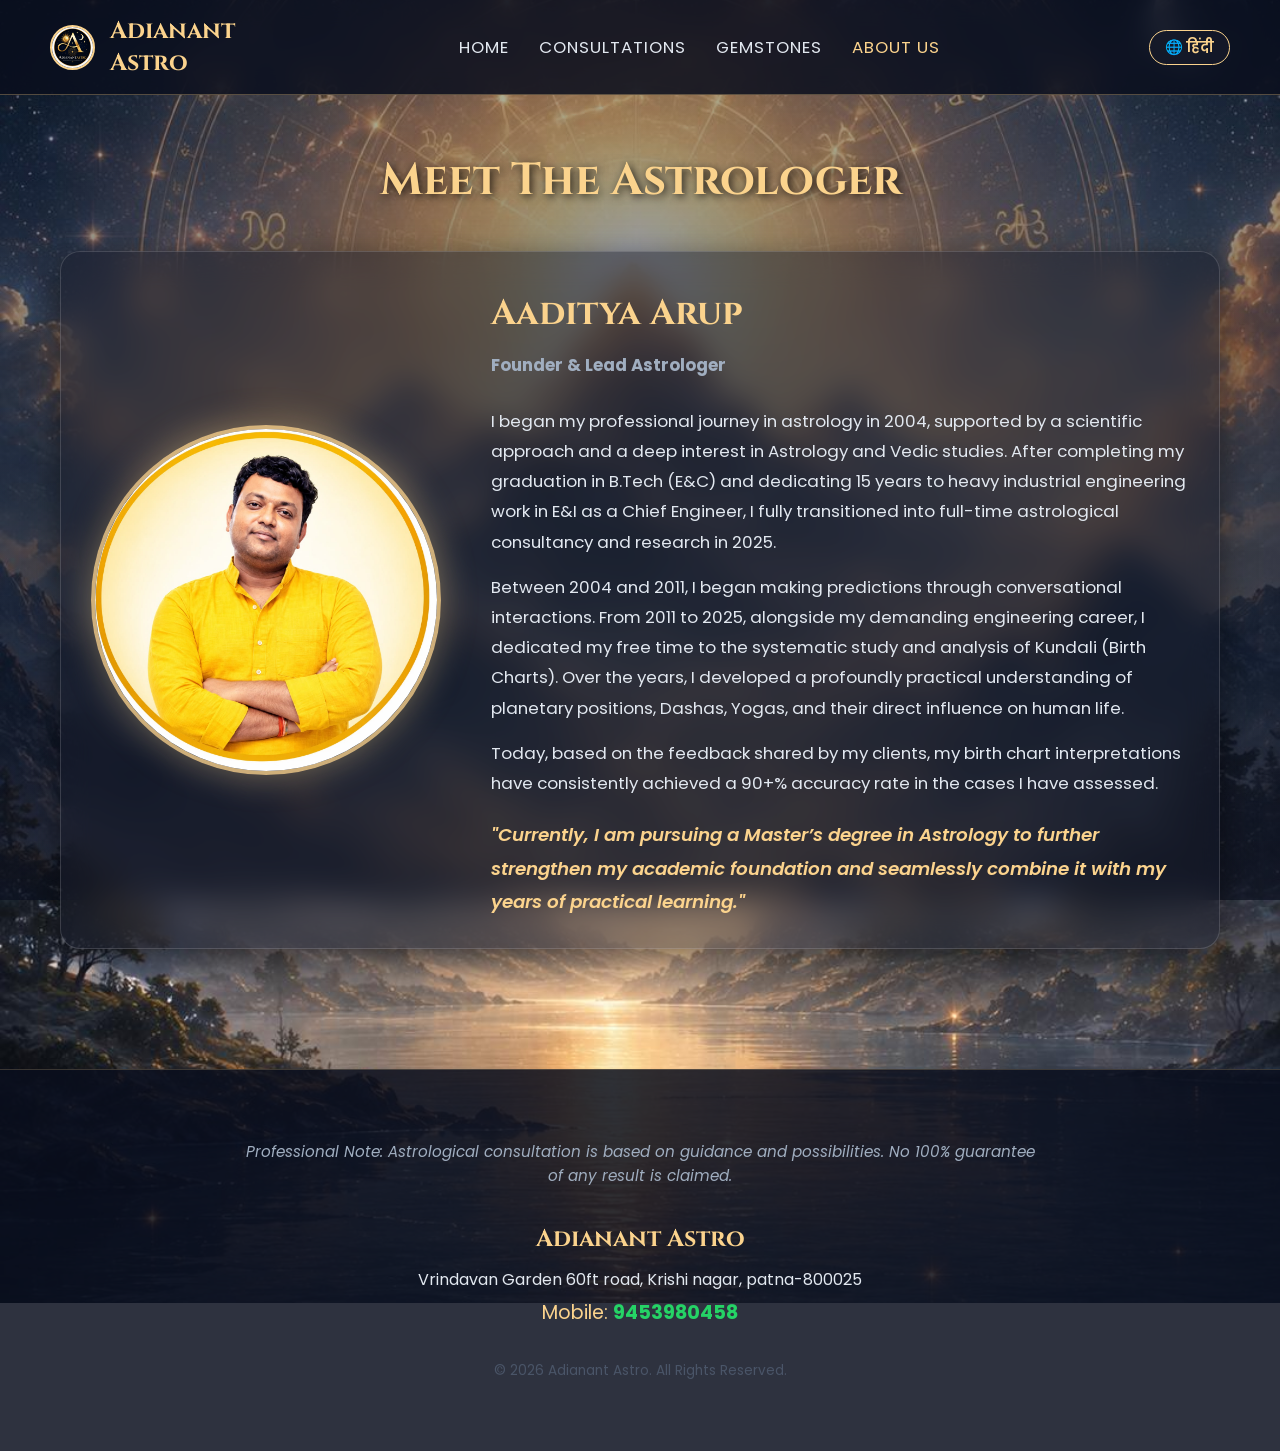
==== about.html @ 55243b7f "Add files via upload" ====
<!DOCTYPE html>
<html lang="en">
<head>
    <meta charset="UTF-8">
    <meta name="viewport" content="width=device-width, initial-scale=1.0">
    <title>About Us | Adianant Astro</title>
    <link href="https://fonts.googleapis.com/css2?family=Cinzel:wght@400;700&family=Poppins:wght@300;400;600&display=swap" rel="stylesheet">
    <link rel="stylesheet" href="style.css">
    <style>
        .admin-section { display: flex; flex-wrap: wrap; gap: 50px; align-items: center; margin-bottom: 50px;}
        .admin-photo { flex: 1; min-width: 250px; max-width: 350px; border-radius: 50%; border: 4px solid rgba(251, 211, 141, 0.8); box-shadow: 0 0 35px rgba(251, 211, 141, 0.4); aspect-ratio: 1/1; object-fit: cover; }
        .admin-info { flex: 2; min-width: 300px; font-size: 1.05rem; line-height: 1.8; color: #e2e8f0; }
    </style>
</head>
<body>
    <div class="overlay"></div>

    <nav class="navbar">
        <a href="index.html" class="nav-brand">
            <img src="WhatsApp Image 2026-09-10 at 11.16.48.jpeg" alt="Logo" class="nav-logo">
            Adianant Astro
        </a>
        
        <div class="menu-toggle" id="mobile-menu">
            <span class="bar"></span>
            <span class="bar"></span>
            <span class="bar"></span>
        </div>

        <div class="nav-menu" id="nav-menu">
            <ul class="nav-links">
                <li><a href="index.html"><span class="lang-en">Home</span><span class="lang-hi">होम</span></a></li>
                <li><a href="consultations.html"><span class="lang-en">Consultations</span><span class="lang-hi">परामर्श</span></a></li>
                <li><a href="shop.html"><span class="lang-en">Gemstones</span><span class="lang-hi">रत्न / Shop</span></a></li>
                <li><a href="about.html" style="color: #fbd38d;"><span class="lang-en">About Us</span><span class="lang-hi">हमारे बारे में</span></a></li>
            </ul>
            <button id="langToggleBtn" class="lang-btn">🌐 <span class="lang-en">हिंदी</span><span class="lang-hi">English</span></button>
        </div>
    </nav>

    <div class="container">
        <h2 class="section-title">
            <span class="lang-en">Meet The Astrologer</span>
            <span class="lang-hi">ज्योतिषी से मिलें</span>
        </h2>
        
        <div class="glass-card admin-section">
            <img src="WhatsApp Image 2026-09-13 at 12.43.27.jpeg" alt="Aaditya Arup" class="admin-photo">
            
            <div class="admin-info">
                <h3 style="text-align: left; font-size: 2.2rem; margin-bottom: 15px;">Aaditya Arup</h3>
                
                <h4 class="lang-en" style="text-align: left; color: #a0aec0; font-family: 'Poppins'; margin-top: -10px; margin-bottom: 25px;">Founder & Lead Astrologer</h4>
                <h4 class="lang-hi" style="text-align: left; color: #a0aec0; font-family: 'Poppins'; margin-top: -10px; margin-bottom: 25px;">संस्थापक एवं प्रमुख ज्योतिषी</h4>
                
                <div class="lang-en">
                    <p style="margin-bottom: 15px;">
                        I began my professional journey in astrology in 2004, supported by a scientific approach and a deep interest in Astrology and Vedic studies. After completing my graduation in B.Tech (E&C) and dedicating 15 years to heavy industrial engineering work in E&I as a Chief Engineer, I fully transitioned into full-time astrological consultancy and research in 2025.
                    </p>
                    <p style="margin-bottom: 15px;">
                        Between 2004 and 2011, I began making predictions through conversational interactions. From 2011 to 2025, alongside my demanding engineering career, I dedicated my free time to the systematic study and analysis of Kundali (Birth Charts). Over the years, I developed a profoundly practical understanding of planetary positions, Dashas, Yogas, and their direct influence on human life.
                    </p>
                    <p style="margin-bottom: 20px;">
                        Today, based on the feedback shared by my clients, my birth chart interpretations have consistently achieved a 90+% accuracy rate in the cases I have assessed.
                    </p>
                    <p style="font-weight: 600; color: #fbd38d; font-size: 1.15rem; font-style: italic;">
                        "Currently, I am pursuing a Master’s degree in Astrology to further strengthen my academic foundation and seamlessly combine it with my years of practical learning."
                    </p>
                </div>

                <div class="lang-hi">
                    <p style="margin-bottom: 15px;">
                        मैंने 2004 में एक वैज्ञानिक दृष्टिकोण और Astrology तथा Vedic अध्ययनों में गहरी रुचि के साथ ज्योतिष में अपनी पेशेवर यात्रा शुरू की। B.Tech (E&C) में अपना स्नातक पूरा करने और Chief Engineer के रूप में E&I में भारी औद्योगिक इंजीनियरिंग के 15 साल के काम के बाद, मैंने 2025 में पूर्णकालिक ज्योतिषीय परामर्श और शोध (Astrological consultancy and research) में प्रवेश किया।
                    </p>
                    <p style="margin-bottom: 15px;">
                        2004 और 2011 के बीच, मैंने बातचीत के माध्यम से भविष्यवाणियां करना शुरू किया। 2011 से 2025 तक, अपने इंजीनियरिंग करियर के साथ-साथ, मैंने अपना खाली समय Kundali (Birth Charts) के व्यवस्थित अध्ययन और विश्लेषण के लिए समर्पित किया। इन वर्षों में, मैंने ग्रहों की स्थिति, Dashas, Yogas और मानव जीवन पर उनके सीधे प्रभाव की व्यावहारिक समझ विकसित की है।
                    </p>
                    <p style="margin-bottom: 20px;">
                        आज, मेरे ग्राहकों द्वारा साझा किए गए फीडबैक के आधार पर, मेरी कुण्डली (Birth Chart) व्याख्याओं ने लगातार 90+% सटीकता दर प्राप्त की है।
                    </p>
                    <p style="font-weight: 600; color: #fbd38d; font-size: 1.15rem; font-style: italic;">
                        "वर्तमान में, मैं अपने शैक्षणिक आधार को मजबूत करने और इसे अपने वर्षों के व्यावहारिक शिक्षण के साथ संयोजित करने के लिए Astrology में मास्टर डिग्री (Master's degree) कर रहा हूं।"
                    </p>
                </div>
            </div>
        </div>
    </div>

    <footer>
        <div class="container" style="min-height: auto;">
            <p class="lang-en" style="font-size: 0.95rem; color: #a0aec0; font-style: italic; max-width: 800px; margin: 0 auto 30px; line-height: 1.6;">
                Professional Note: Astrological consultation is based on guidance and possibilities. No 100% guarantee of any result is claimed.
            </p>
            <p class="lang-hi" style="font-size: 0.95rem; color: #a0aec0; font-style: italic; max-width: 800px; margin: 0 auto 30px; line-height: 1.6;">
                Professional Note: ज्योतिषीय परामर्श मार्गदर्शन एवं संभावनाओं पर आधारित है। किसी भी परिणाम की 100% गारंटी का दावा नहीं किया जाता।
            </p>
            <div style="color: #fbd38d; font-size: 1.2rem; line-height: 1.8;">
                <strong style="font-size: 1.5rem; font-family: 'Cinzel', serif;">Adianant Astro</strong><br>
                <span style="color: #e2e8f0; font-size: 1rem;">Vrindavan Garden 60ft road, Krishi nagar, patna-800025</span><br>
                Mobile: <a href="tel:9453980458" style="color: #25D366; text-decoration: none; font-weight: bold;">9453980458</a>
            </div>
            <p style="margin-top: 30px; font-size: 0.85rem; color: #4a5568;">&copy; 2026 Adianant Astro. All Rights Reserved.</p>
        </div>
    </footer>

    <script>
        const mobileMenu = document.getElementById('mobile-menu');
        const navMenu = document.getElementById('nav-menu');
        mobileMenu.addEventListener('click', () => {
            mobileMenu.classList.toggle('is-active');
            navMenu.classList.toggle('active');
        });

        const langToggleBtn = document.getElementById('langToggleBtn');
        const currentLang = localStorage.getItem('siteLang') || 'en';
        if (currentLang === 'hi') { document.body.classList.add('hi'); }
        langToggleBtn.addEventListener('click', () => {
            document.body.classList.toggle('hi');
            if (document.body.classList.contains('hi')) {
                localStorage.setItem('siteLang', 'hi');
            } else {
                localStorage.setItem('siteLang', 'en');
            }
        });
    </script>
</body>
</html>
---- style.css ----
/* Global & Background Settings */
* { margin: 0; padding: 0; box-sizing: border-box; scroll-behavior: smooth; }

body {
    font-family: 'Poppins', sans-serif;
    color: #ffffff;
    background-image: url('WhatsApp Image 2026-09-10 at 11.18.39.jpeg');
    background-size: cover;
    background-position: center;
    background-attachment: fixed;
    background-repeat: no-repeat;
    padding-top: 80px;
}

.overlay {
    background: linear-gradient(180deg, rgba(10, 15, 30, 0.3) 0%, rgba(10, 15, 30, 0.7) 100%);
    min-height: 100vh; width: 100%; position: fixed; top: 0; left: 0; z-index: -1;
}

/* NAVIGATION BAR */
.navbar {
    position: fixed; top: 0; left: 0; width: 100%;
    background: rgba(10, 15, 30, 0.85); backdrop-filter: blur(12px);
    display: flex; justify-content: space-between; align-items: center;
    padding: 15px 50px; z-index: 1000;
    border-bottom: 1px solid rgba(251, 211, 141, 0.3);
}

.nav-brand { display: flex; align-items: center; gap: 15px; font-family: 'Cinzel', serif; font-size: 1.5rem; color: #fbd38d; font-weight: bold; text-decoration: none;}
.nav-logo { width: 45px; height: 45px; border-radius: 50%; border: 2px solid #fbd38d; }

.nav-menu { display: flex; align-items: center; width: 100%; justify-content: flex-end; }
.nav-links { display: flex; gap: 30px; list-style: none; margin: 0 auto;}
.nav-links a { color: #e2e8f0; text-decoration: none; font-size: 1.05rem; transition: color 0.3s; font-weight: 400; text-transform: uppercase; letter-spacing: 1px;}
.nav-links a:hover { color: #fbd38d; }

/* Mobile Menu Toggle (Hamburger Icon) */
.menu-toggle { display: none; flex-direction: column; cursor: pointer; gap: 6px; z-index: 1001; }
.menu-toggle .bar { width: 28px; height: 3px; background-color: #fbd38d; transition: all 0.3s ease; border-radius: 5px; }

/* Glassmorphism Card Style */
.glass-card {
    background: rgba(20, 25, 40, 0.45); backdrop-filter: blur(16px);
    border: 1px solid rgba(255, 255, 255, 0.15); border-radius: 20px;
    box-shadow: 0 8px 32px 0 rgba(0, 0, 0, 0.5); padding: 30px;
    transition: all 0.4s ease; position: relative;
}
.glass-card:hover {
    transform: translateY(-5px); box-shadow: 0 15px 45px 0 rgba(0, 0, 0, 0.8);
    border-color: rgba(251, 211, 141, 0.4); background: rgba(30, 35, 55, 0.6);
}

/* Typography & Layout */
h1, h2, h3, h4 { font-family: 'Cinzel', serif; color: #fbd38d; text-align: center; }
.container { max-width: 1200px; margin: 0 auto; padding: 20px; min-height: 80vh;}
.grid-3 { display: grid; grid-template-columns: repeat(auto-fit, minmax(320px, 1fr)); gap: 35px; }
.grid-2 { display: grid; grid-template-columns: repeat(auto-fit, minmax(400px, 1fr)); gap: 35px; }
.section-title { font-size: 2.8rem; margin: 50px 0 40px; text-shadow: 2px 2px 8px rgba(0,0,0,0.8); }

/* Buttons */
.wa-btn {
    display: block; width: 100%; padding: 16px; margin-top: 20px;
    background: linear-gradient(135deg, #25D366, #128C7E); color: white;
    text-align: center; text-decoration: none; font-weight: 600;
    border-radius: 12px; font-size: 1.1rem; border: 1px solid rgba(255,255,255,0.2);
    cursor: pointer; transition: all 0.3s;
}
.wa-btn:hover { background: linear-gradient(135deg, #128C7E, #075E54); transform: translateY(-2px); }

/* Footer */
footer { margin-top: 50px; padding: 50px 20px; background: rgba(10, 15, 30, 0.85); border-top: 1px solid rgba(251, 211, 141, 0.2); text-align: center; }

/* Native Translation System */
.lang-btn {
    background-color: rgba(20, 25, 40, 0.8); color: #fbd38d; border: 1px solid #fbd38d;
    border-radius: 20px; padding: 6px 15px; cursor: pointer; font-family: 'Poppins', sans-serif;
    font-weight: 600; font-size: 0.9rem; margin-left: 20px; transition: 0.3s;
}
.lang-btn:hover { background-color: rgba(251, 211, 141, 0.2); }
.lang-hi { display: none !important; }
body.hi .lang-en { display: none !important; }
body.hi .lang-hi { display: block !important; }
body.hi span.lang-hi, body.hi a.lang-hi { display: inline !important; }
body.hi li.lang-hi { display: list-item !important; }
body.hi h1.lang-hi, body.hi h2.lang-hi, body.hi h3.lang-hi, body.hi h4.lang-hi, body.hi p.lang-hi { display: block !important; }

/* =========================================
   MOBILE RESPONSIVENESS (HAMBURGER MENU)
   ========================================= */
@media (max-width: 768px) {
    .navbar { padding: 15px 20px; }
    .menu-toggle { display: flex; } /* Show Hamburger */
    
    .nav-menu {
        position: fixed; top: 76px; left: -100%; width: 100%; height: auto;
        background: rgba(10, 15, 30, 0.95); backdrop-filter: blur(16px);
        flex-direction: column; padding: 30px 20px; gap: 20px;
        transition: 0.4s ease-in-out; border-bottom: 1px solid rgba(251, 211, 141, 0.3);
    }
    
    .nav-menu.active { left: 0; } /* Slides menu in when active */
    
    .nav-links { flex-direction: column; align-items: center; width: 100%; margin: 0; gap: 25px; }
    .nav-links li { width: 100%; text-align: center; }
    .lang-btn { margin: 15px auto 0; display: block; font-size: 1rem; padding: 10px 30px; }

    /* Hamburger Animation to 'X' */
    .menu-toggle.is-active .bar:nth-child(2) { opacity: 0; }
    .menu-toggle.is-active .bar:nth-child(1) { transform: translateY(9px) rotate(45deg); }
    .menu-toggle.is-active .bar:nth-child(3) { transform: translateY(-9px) rotate(-45deg); }

    .section-title { font-size: 2rem; }
}
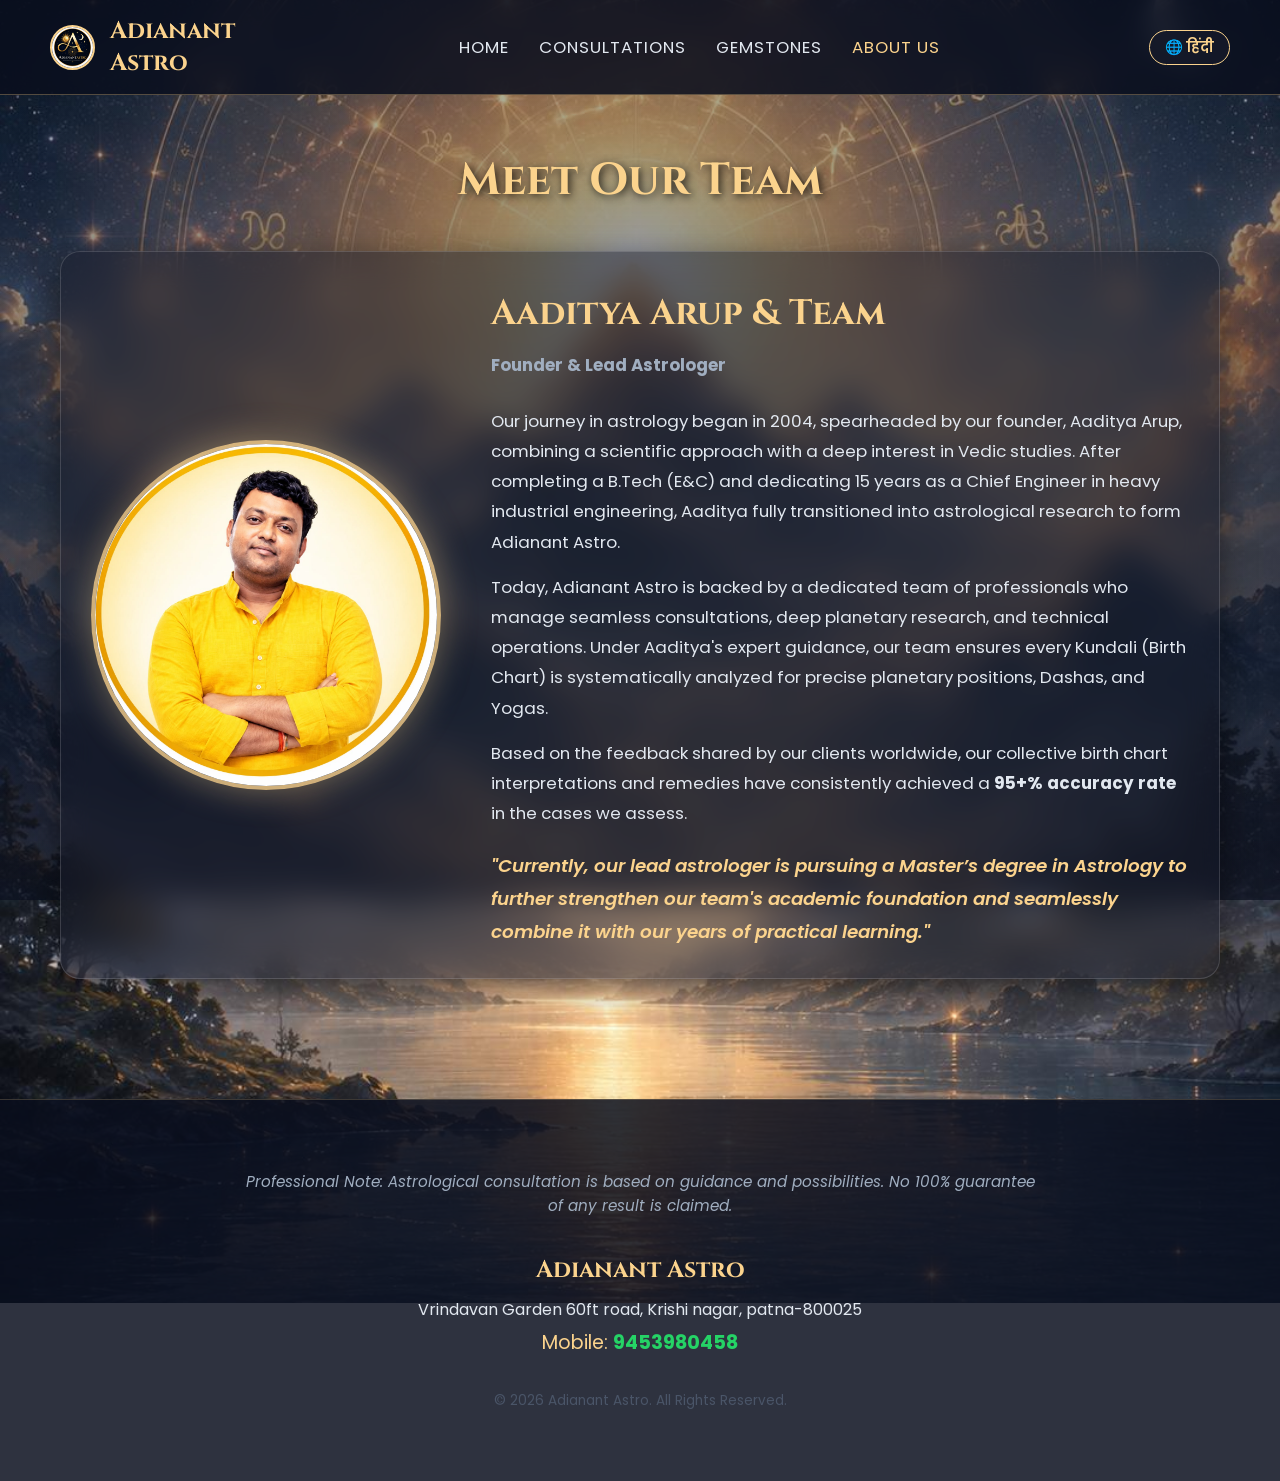
==== commit e369e26a: "Update about.html" ====
--- a/about.html
+++ b/about.html
@@ -40,46 +40,46 @@
 
     <div class="container">
         <h2 class="section-title">
-            <span class="lang-en">Meet The Astrologer</span>
-            <span class="lang-hi">ज्योतिषी से मिलें</span>
+            <span class="lang-en">Meet Our Team</span>
+            <span class="lang-hi">हमारी टीम से मिलें</span>
         </h2>
         
         <div class="glass-card admin-section">
             <img src="WhatsApp Image 2026-09-13 at 12.43.27.jpeg" alt="Aaditya Arup" class="admin-photo">
             
             <div class="admin-info">
-                <h3 style="text-align: left; font-size: 2.2rem; margin-bottom: 15px;">Aaditya Arup</h3>
+                <h3 style="text-align: left; font-size: 2.2rem; margin-bottom: 15px;">Aaditya Arup & Team</h3>
                 
                 <h4 class="lang-en" style="text-align: left; color: #a0aec0; font-family: 'Poppins'; margin-top: -10px; margin-bottom: 25px;">Founder & Lead Astrologer</h4>
                 <h4 class="lang-hi" style="text-align: left; color: #a0aec0; font-family: 'Poppins'; margin-top: -10px; margin-bottom: 25px;">संस्थापक एवं प्रमुख ज्योतिषी</h4>
                 
                 <div class="lang-en">
                     <p style="margin-bottom: 15px;">
-                        I began my professional journey in astrology in 2004, supported by a scientific approach and a deep interest in Astrology and Vedic studies. After completing my graduation in B.Tech (E&C) and dedicating 15 years to heavy industrial engineering work in E&I as a Chief Engineer, I fully transitioned into full-time astrological consultancy and research in 2025.
+                        Our journey in astrology began in 2004, spearheaded by our founder, Aaditya Arup, combining a scientific approach with a deep interest in Vedic studies. After completing a B.Tech (E&C) and dedicating 15 years as a Chief Engineer in heavy industrial engineering, Aaditya fully transitioned into astrological research to form Adianant Astro.
                     </p>
                     <p style="margin-bottom: 15px;">
-                        Between 2004 and 2011, I began making predictions through conversational interactions. From 2011 to 2025, alongside my demanding engineering career, I dedicated my free time to the systematic study and analysis of Kundali (Birth Charts). Over the years, I developed a profoundly practical understanding of planetary positions, Dashas, Yogas, and their direct influence on human life.
+                        Today, Adianant Astro is backed by a dedicated team of professionals who manage seamless consultations, deep planetary research, and technical operations. Under Aaditya's expert guidance, our team ensures every Kundali (Birth Chart) is systematically analyzed for precise planetary positions, Dashas, and Yogas.
                     </p>
                     <p style="margin-bottom: 20px;">
-                        Today, based on the feedback shared by my clients, my birth chart interpretations have consistently achieved a 90+% accuracy rate in the cases I have assessed.
+                        Based on the feedback shared by our clients worldwide, our collective birth chart interpretations and remedies have consistently achieved a <strong>95+% accuracy rate</strong> in the cases we assess.
                     </p>
                     <p style="font-weight: 600; color: #fbd38d; font-size: 1.15rem; font-style: italic;">
-                        "Currently, I am pursuing a Master’s degree in Astrology to further strengthen my academic foundation and seamlessly combine it with my years of practical learning."
+                        "Currently, our lead astrologer is pursuing a Master’s degree in Astrology to further strengthen our team's academic foundation and seamlessly combine it with our years of practical learning."
                     </p>
                 </div>
 
                 <div class="lang-hi">
                     <p style="margin-bottom: 15px;">
-                        मैंने 2004 में एक वैज्ञानिक दृष्टिकोण और Astrology तथा Vedic अध्ययनों में गहरी रुचि के साथ ज्योतिष में अपनी पेशेवर यात्रा शुरू की। B.Tech (E&C) में अपना स्नातक पूरा करने और Chief Engineer के रूप में E&I में भारी औद्योगिक इंजीनियरिंग के 15 साल के काम के बाद, मैंने 2025 में पूर्णकालिक ज्योतिषीय परामर्श और शोध (Astrological consultancy and research) में प्रवेश किया।
+                        हमारी ज्योतिषीय यात्रा 2004 में हमारे संस्थापक, Aaditya Arup के नेतृत्व में शुरू हुई, जिसमें वैज्ञानिक दृष्टिकोण और Vedic अध्ययनों का अनूठा संगम है। B.Tech (E&C) में अपना स्नातक पूरा करने और Chief Engineer के रूप में 15 वर्षों के अनुभव के बाद, उन्होंने पूर्णकालिक शोध शुरू किया और Adianant Astro की स्थापना की।
                     </p>
                     <p style="margin-bottom: 15px;">
-                        2004 और 2011 के बीच, मैंने बातचीत के माध्यम से भविष्यवाणियां करना शुरू किया। 2011 से 2025 तक, अपने इंजीनियरिंग करियर के साथ-साथ, मैंने अपना खाली समय Kundali (Birth Charts) के व्यवस्थित अध्ययन और विश्लेषण के लिए समर्पित किया। इन वर्षों में, मैंने ग्रहों की स्थिति, Dashas, Yogas और मानव जीवन पर उनके सीधे प्रभाव की व्यावहारिक समझ विकसित की है।
+                        आज, Adianant Astro के पीछे विशेषज्ञों की एक समर्पित टीम है, जो परामर्श, शोध और तकनीकी संचालन को संभालती है। Aaditya के कुशल मार्गदर्शन में, हमारी टीम यह सुनिश्चित करती है कि हर Kundali का सटीक विश्लेषण हो, जिसमें ग्रहों की स्थिति, Dashas और Yogas का गहरा अध्ययन शामिल है।
                     </p>
                     <p style="margin-bottom: 20px;">
-                        आज, मेरे ग्राहकों द्वारा साझा किए गए फीडबैक के आधार पर, मेरी कुण्डली (Birth Chart) व्याख्याओं ने लगातार 90+% सटीकता दर प्राप्त की है।
+                        हमारे ग्राहकों द्वारा साझा किए गए फीडबैक के आधार पर, हमारी सामूहिक कुण्डली (Birth Chart) व्याख्याओं और उपायों ने लगातार <strong>95+% सटीकता दर</strong> प्राप्त की है।
                     </p>
                     <p style="font-weight: 600; color: #fbd38d; font-size: 1.15rem; font-style: italic;">
-                        "वर्तमान में, मैं अपने शैक्षणिक आधार को मजबूत करने और इसे अपने वर्षों के व्यावहारिक शिक्षण के साथ संयोजित करने के लिए Astrology में मास्टर डिग्री (Master's degree) कर रहा हूं।"
+                        "वर्तमान में, हमारे प्रमुख ज्योतिषी Astrology में Master's degree कर रहे हैं ताकि हमारी टीम के शैक्षणिक आधार और व्यावहारिक अनुभव को और भी मजबूत किया जा सके।"
                     </p>
                 </div>
             </div>
@@ -124,4 +124,4 @@
         });
     </script>
 </body>
-</html>+</html>
--- a/style.css
+++ b/style.css
@@ -35,7 +35,7 @@
 .nav-links a:hover { color: #fbd38d; }
 
 /* Mobile Menu Toggle (Hamburger Icon) */
-.menu-toggle { display: none; flex-direction: column; cursor: pointer; gap: 6px; z-index: 1001; }
+.menu-toggle { display: none; flex-direction: column; cursor: pointer; gap: 6px; z-index: 1001; padding: 5px; }
 .menu-toggle .bar { width: 28px; height: 3px; background-color: #fbd38d; transition: all 0.3s ease; border-radius: 5px; }
 
 /* Glassmorphism Card Style */
@@ -80,34 +80,106 @@
 .lang-hi { display: none !important; }
 body.hi .lang-en { display: none !important; }
 body.hi .lang-hi { display: block !important; }
-body.hi span.lang-hi, body.hi a.lang-hi { display: inline !important; }
+body.hi span.lang-hi, body.hi a.lang-hi, body.hi label.lang-hi { display: inline !important; }
 body.hi li.lang-hi { display: list-item !important; }
-body.hi h1.lang-hi, body.hi h2.lang-hi, body.hi h3.lang-hi, body.hi h4.lang-hi, body.hi p.lang-hi { display: block !important; }
+body.hi h1.lang-hi, body.hi h2.lang-hi, body.hi h3.lang-hi, body.hi h4.lang-hi, body.hi p.lang-hi, body.hi div.lang-hi { display: block !important; }
 
 /* =========================================
-   MOBILE RESPONSIVENESS (HAMBURGER MENU)
+   MODAL & FORM STYLES 
+   ========================================= */
+.modal-overlay {
+    display: none; position: fixed; top: 0; left: 0; width: 100%; height: 100%;
+    background: rgba(0, 0, 0, 0.8); backdrop-filter: blur(8px);
+    z-index: 2000; justify-content: center; align-items: center; padding: 15px;
+}
+.modal-content {
+    background: rgba(15, 20, 35, 0.98); border: 2px solid #fbd38d;
+    border-radius: 15px; padding: 30px 25px; text-align: center;
+    max-width: 400px; width: 100%; box-shadow: 0 10px 40px rgba(0,0,0,0.8);
+    position: relative; animation: slideDown 0.3s ease-out;
+    max-height: 90vh; overflow-y: auto; 
+}
+@keyframes slideDown { from { transform: translateY(-30px); opacity: 0; } to { transform: translateY(0); opacity: 1; } }
+.close-modal {
+    position: absolute; top: 12px; right: 15px; font-size: 2rem;
+    color: #cbd5e0; cursor: pointer; line-height: 1; width: 35px; height: 35px; 
+    display: flex; justify-content: center; align-items: center; border-radius: 50%;
+}
+.close-modal:hover { color: #fbd38d; background: rgba(255,255,255,0.1); }
+.qr-img { width: 220px; height: 220px; border-radius: 10px; margin: 15px auto; border: 3px solid #fbd38d; display: block; object-fit: cover;}
+.upi-text { font-size: 1.1rem; color: #fbd38d; margin-bottom: 15px; font-weight: bold; background: rgba(251, 211, 141, 0.1); padding: 8px; border-radius: 8px;}
+
+/* Input Forms Styling */
+.input-group { text-align: left; margin-bottom: 12px; }
+.input-group label { font-size: 0.85rem; color: #cbd5e0; margin-left: 5px; margin-bottom: 5px; display: block; }
+.astro-input {
+    width: 100%; padding: 12px 15px; background: rgba(10, 15, 30, 0.6);
+    border: 1px solid rgba(251, 211, 141, 0.4); border-radius: 8px; color: #fff;
+    font-family: 'Poppins', sans-serif; font-size: 0.95rem; transition: 0.3s;
+}
+.astro-input:focus { outline: none; border-color: #fbd38d; background: rgba(10, 15, 30, 0.9); }
+.astro-input::-webkit-calendar-picker-indicator { filter: invert(1); cursor: pointer; } 
+
+/* =========================================
+   MOBILE RESPONSIVENESS (SMOOTHER IPHONE FIXES)
    ========================================= */
 @media (max-width: 768px) {
-    .navbar { padding: 15px 20px; }
-    .menu-toggle { display: flex; } /* Show Hamburger */
+    .navbar { padding: 12px 20px; }
+    .nav-logo { width: 38px; height: 38px; }
+    .nav-brand { font-size: 1.3rem; }
+    .menu-toggle { display: flex; gap: 5px; padding: 5px;} 
+    .menu-toggle .bar { width: 26px; height: 3px; }
     
     .nav-menu {
-        position: fixed; top: 76px; left: -100%; width: 100%; height: auto;
-        background: rgba(10, 15, 30, 0.95); backdrop-filter: blur(16px);
-        flex-direction: column; padding: 30px 20px; gap: 20px;
+        position: fixed; top: 65px; left: -100%; width: 100%; height: auto;
+        background: rgba(10, 15, 30, 0.98); backdrop-filter: blur(16px);
+        flex-direction: column; padding: 25px 20px; gap: 15px;
         transition: 0.4s ease-in-out; border-bottom: 1px solid rgba(251, 211, 141, 0.3);
     }
+    .nav-menu.active { left: 0; }
+    .nav-links { flex-direction: column; align-items: center; width: 100%; margin: 0; gap: 20px; }
+    .nav-links a { font-size: 1rem; }
+    .lang-btn { margin: 10px auto 0; display: block; font-size: 0.95rem; padding: 8px 25px; }
+
+    /* Hamburger Animation */
+    .menu-toggle.is-active .bar:nth-child(2) { opacity: 0; }
+    .menu-toggle.is-active .bar:nth-child(1) { transform: translateY(8px) rotate(45deg); }
+    .menu-toggle.is-active .bar:nth-child(3) { transform: translateY(-8px) rotate(-45deg); }
+
+    /* Layout Spacing */
+    body { padding-top: 65px; }
+    .container { padding: 15px; }
+    .title-main { font-size: 2.2rem !important; margin-top: 15px !important; }
+    .subtitle { font-size: 0.95rem !important; margin-bottom: 30px !important; padding: 0 10px; }
+    .section-title { font-size: 1.8rem !important; margin: 35px 0 25px !important; }
     
-    .nav-menu.active { left: 0; } /* Slides menu in when active */
+    /* Grid & Cards - Giving more breathing room */
+    .grid-3, .grid-2 { gap: 22px !important; }
+    .glass-card { padding: 22px 18px !important; border-radius: 15px !important; }
+    .glass-card h3 { font-size: 1.3rem !important; margin-bottom: 10px !important; }
+    .glass-card p { font-size: 0.85rem !important; line-height: 1.5 !important; }
+
+    /* Consultations & Modals */
+    .price { font-size: 1.8rem !important; margin: 8px 0 15px !important; }
+    ul.features li { font-size: 0.85rem !important; margin-bottom: 10px !important; line-height: 1.4 !important; padding-left: 22px !important;}
+    .wa-btn { padding: 14px !important; font-size: 1rem !important; margin-top: 15px !important; border-radius: 10px !important; }
     
-    .nav-links { flex-direction: column; align-items: center; width: 100%; margin: 0; gap: 25px; }
-    .nav-links li { width: 100%; text-align: center; }
-    .lang-btn { margin: 15px auto 0; display: block; font-size: 1rem; padding: 10px 30px; }
+    .modal-content { padding: 25px 20px; max-width: 100%; }
+    .modal-content h3 { font-size: 1.4rem !important; margin-bottom: 15px !important; }
+    .qr-img { width: 180px; height: 180px; margin: 15px auto; }
+    .astro-input { font-size: 16px; padding: 10px 12px; } /* 16px fixes iOS zoom glitch */
 
-    /* Hamburger Animation to 'X' */
-    .menu-toggle.is-active .bar:nth-child(2) { opacity: 0; }
-    .menu-toggle.is-active .bar:nth-child(1) { transform: translateY(9px) rotate(45deg); }
-    .menu-toggle.is-active .bar:nth-child(3) { transform: translateY(-9px) rotate(-45deg); }
+    /* Shop Images */
+    .shop-img { height: 180px !important; margin-bottom: 15px !important; }
 
-    .section-title { font-size: 2rem; }
-}+    /* Admin / About Us */
+    .admin-section { gap: 20px !important; text-align: center; }
+    .admin-photo { min-width: 160px !important; max-width: 160px !important; margin: 0 auto; border-width: 4px !important; }
+    .admin-info { min-width: 100% !important; }
+    .admin-info h3 { font-size: 1.8rem !important; text-align: center !important; margin-bottom: 5px !important; }
+    .admin-info h4 { font-size: 1rem !important; text-align: center !important; margin-bottom: 15px !important; }
+
+    /* Footer */
+    footer { padding: 30px 20px; margin-top: 40px; }
+    footer p { font-size: 0.8rem !important; margin-bottom: 15px !important; line-height: 1.6 !important; }
+}
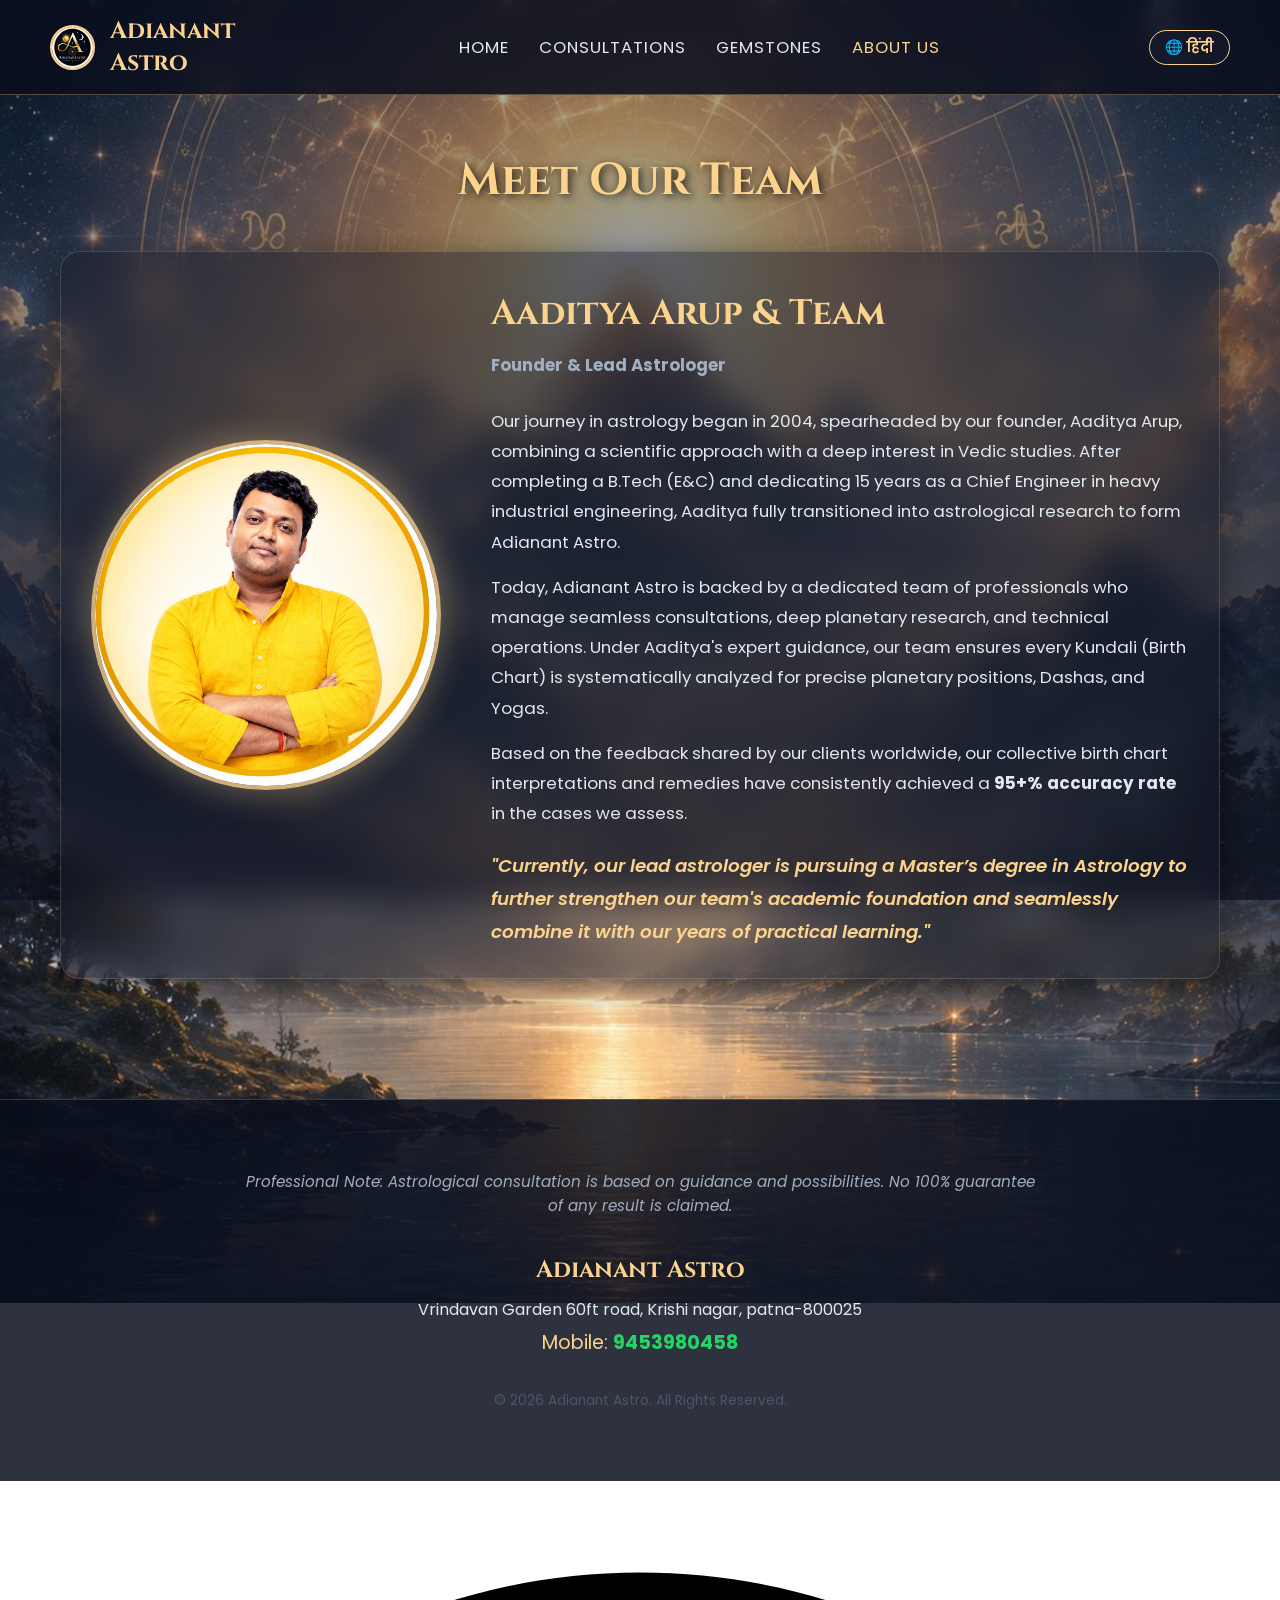
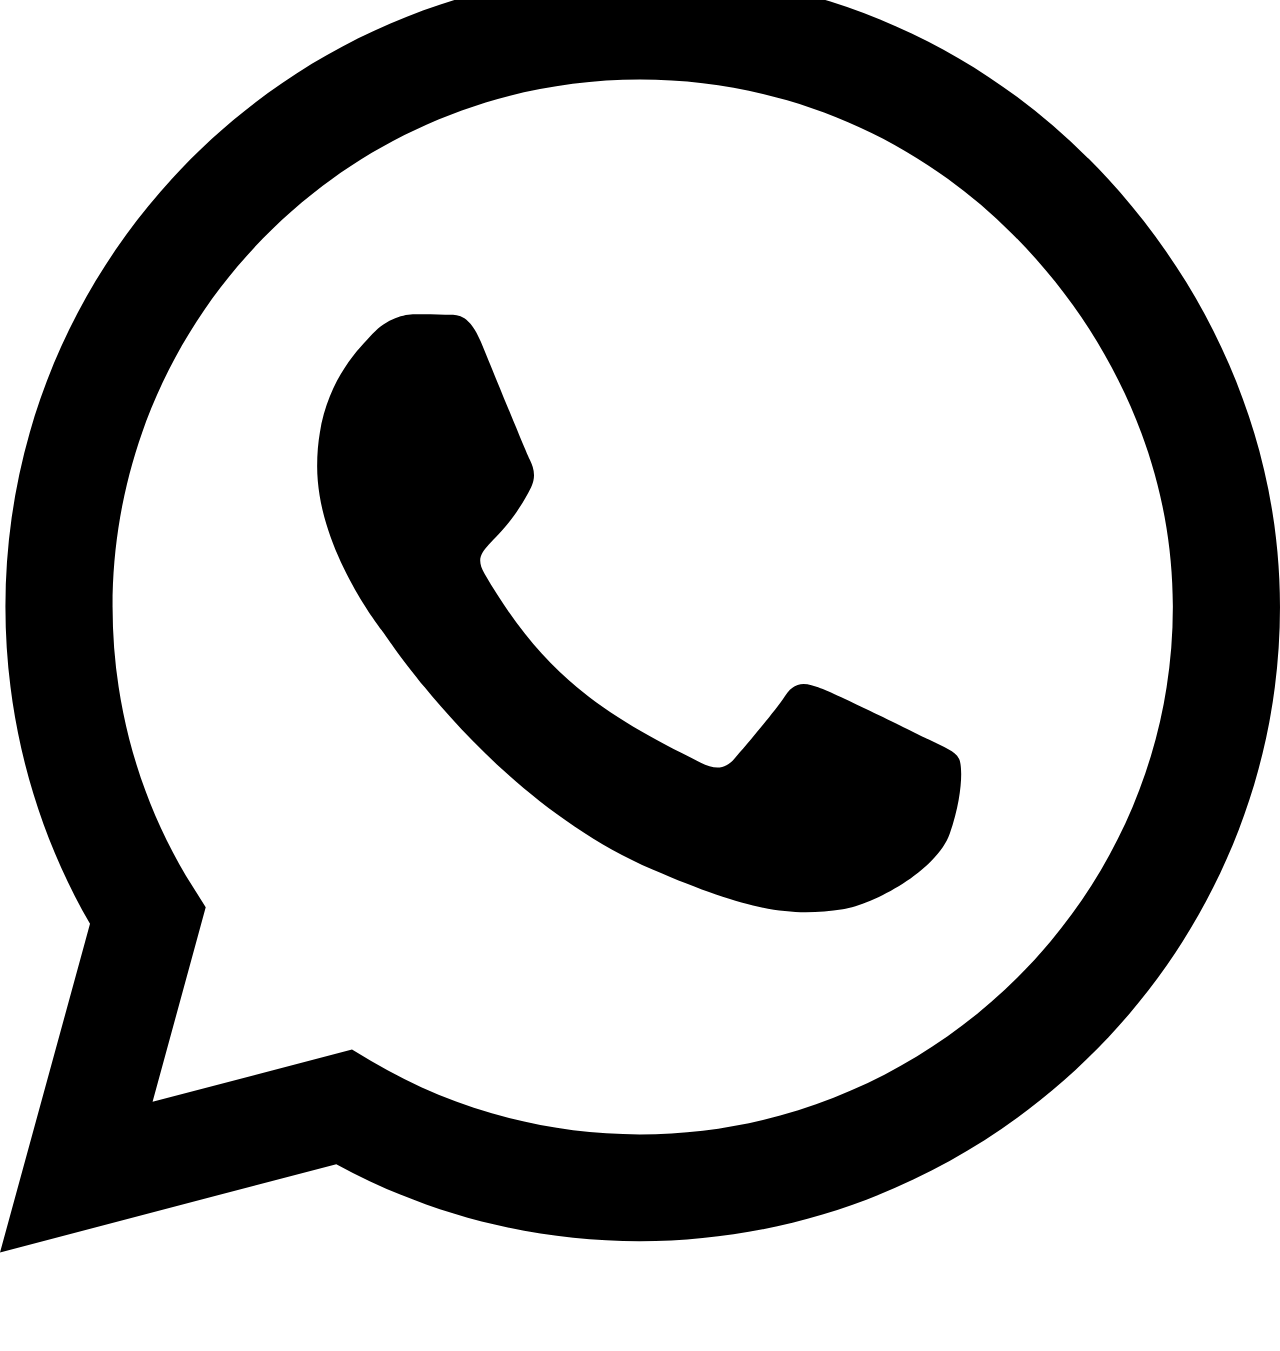
==== commit 86c805c5: "Update about.html" ====
--- a/about.html
+++ b/about.html
@@ -103,6 +103,13 @@
         </div>
     </footer>
 
+    <!-- Floating WhatsApp Button -->
+    <a href="https://wa.me/919453980458?text=Hello%20Adianant%20Astro,%20I%20have%20an%20inquiry." class="whatsapp-float" target="_blank" rel="noopener noreferrer">
+        <svg xmlns="http://www.w3.org/2000/svg" viewBox="0 0 448 512">
+            <path d="M380.9 97.1C339 55.1 283.2 32 223.9 32c-122.4 0-222 99.6-222 222 0 39.1 10.2 77.3 29.6 111L0 480l117.7-30.9c32.4 17.7 68.9 27 106.1 27h.1c122.3 0 224.1-99.6 224.1-222 0-59.3-25.2-115-67.1-157.1zm-157 341.6c-33.2 0-65.7-8.9-94-25.7l-6.7-4-69.8 18.3L72 359.2l-4.4-7c-18.5-29.4-28.2-63.3-28.2-98.2 0-101.7 82.8-184.5 184.6-184.5 49.3 0 95.6 19.2 130.4 54.1 34.8 34.9 56.2 81.2 56.1 130.5 0 101.8-84.9 184.6-186.6 184.6zm101.2-138.2c-5.5-2.8-32.8-16.2-37.9-18-5.1-1.9-8.8-2.8-12.5 2.8-3.7 5.6-14.3 18-17.6 21.8-3.2 3.7-6.5 4.2-12 1.4-32.6-16.3-54-29.1-75.5-66-5.7-9.8 5.7-9.1 16.3-30.3 1.8-3.7 .9-6.9-.5-9.7-1.4-2.8-12.5-30.1-17.1-41.2-4.5-10.8-9.1-9.3-12.5-9.5-3.2-.2-6.9-.2-10.6-.2-3.7 0-9.7 1.4-14.8 6.9-5.1 5.6-19.4 19-19.4 46.3 0 27.3 19.9 53.7 22.6 57.4 2.8 3.7 39.1 59.7 94.8 83.8 35.2 15.2 49 16.5 66.6 13.9 10.7-1.6 32.8-13.4 37.4-26.4 4.6-13 4.6-24.1 3.2-26.4-1.3-2.5-5-3.9-10.5-6.6z"/>
+        </svg>
+    </a>
+
     <script>
         const mobileMenu = document.getElementById('mobile-menu');
         const navMenu = document.getElementById('nav-menu');
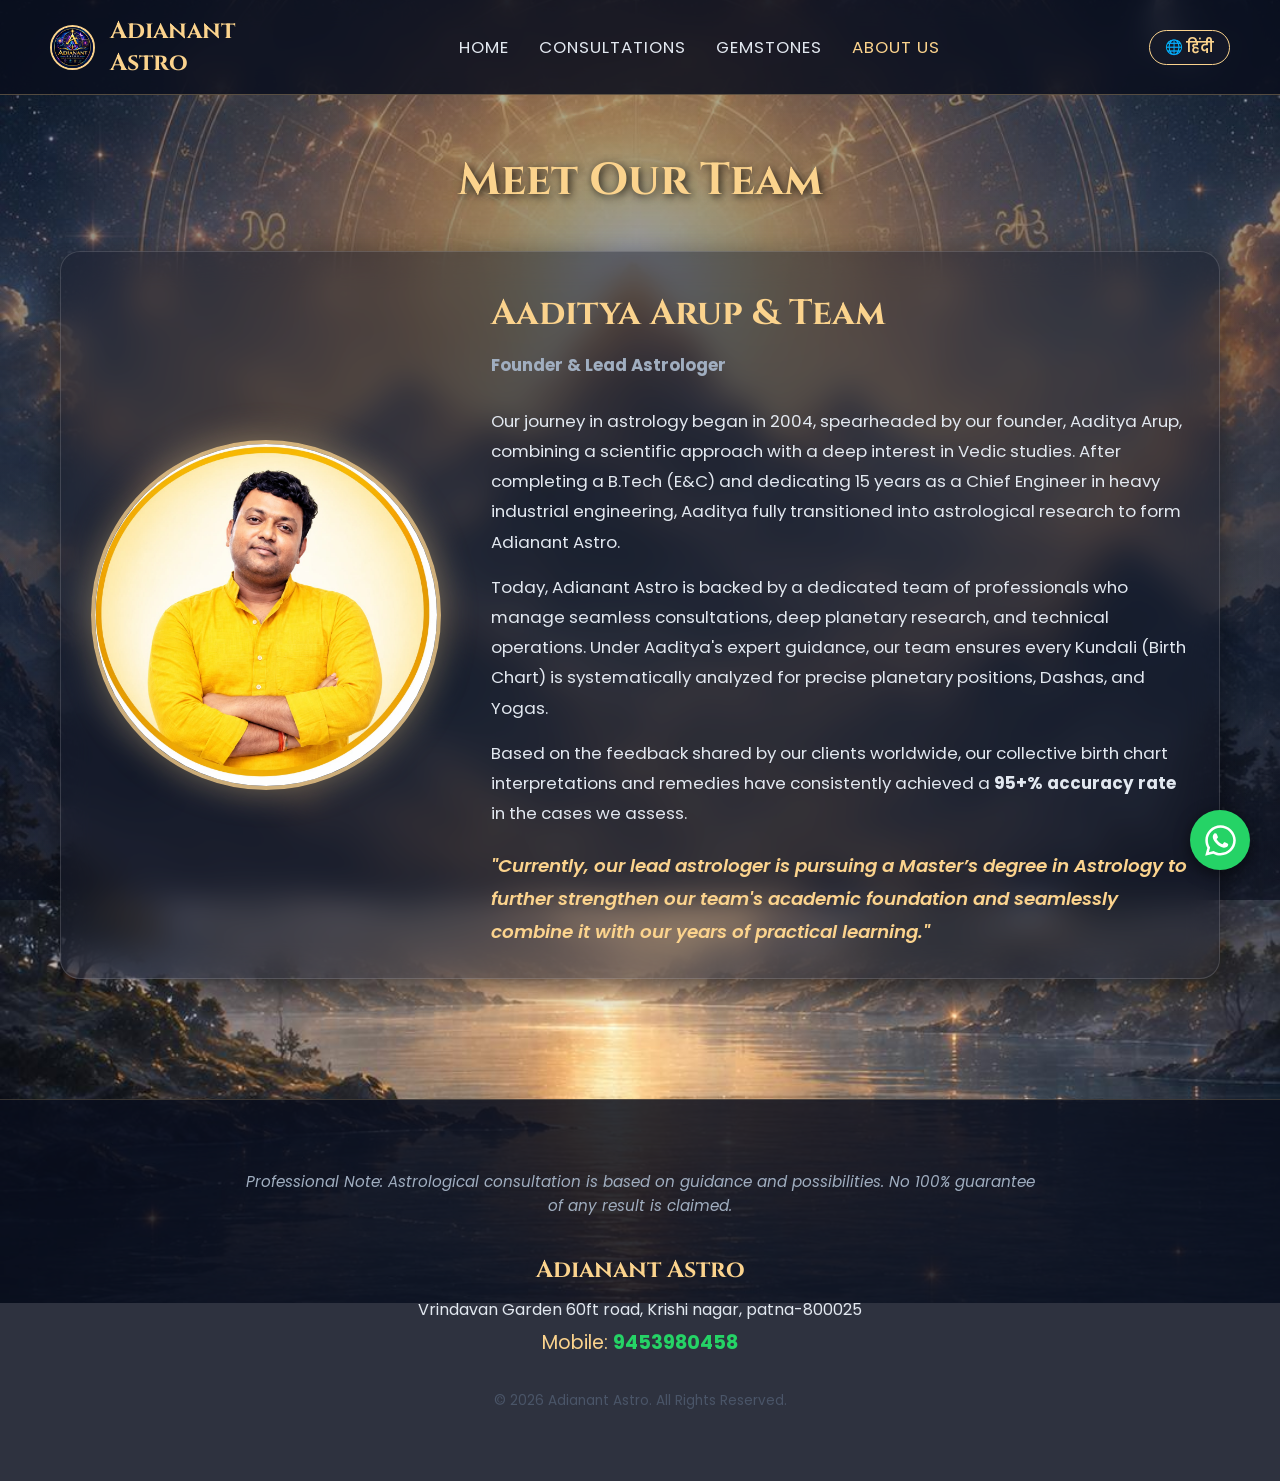
==== commit 23ae4ab7: "Update about.html" ====
--- a/about.html
+++ b/about.html
@@ -17,7 +17,7 @@
 
     <nav class="navbar">
         <a href="index.html" class="nav-brand">
-            <img src="WhatsApp Image 2026-09-10 at 11.16.48.jpeg" alt="Logo" class="nav-logo">
+            <img src="WhatsApp Image 2026-10-27 at 21.16.23.jpeg" alt="Logo" class="nav-logo">
             Adianant Astro
         </a>
         
@@ -99,7 +99,7 @@
                 <span style="color: #e2e8f0; font-size: 1rem;">Vrindavan Garden 60ft road, Krishi nagar, patna-800025</span><br>
                 Mobile: <a href="tel:9453980458" style="color: #25D366; text-decoration: none; font-weight: bold;">9453980458</a>
             </div>
-            <p style="margin-top: 30px; font-size: 0.85rem; color: #4a5568;">&copy; 2026 Adianant Astro. All Rights Reserved.</p>
+            <p style="margin-top: 30px; font-size: 0.85rem; color: #4a5568;">© 2026 Adianant Astro. All Rights Reserved.</p>
         </div>
     </footer>
 
--- a/style.css
+++ b/style.css
@@ -121,6 +121,18 @@
 .astro-input::-webkit-calendar-picker-indicator { filter: invert(1); cursor: pointer; } 
 
 /* =========================================
+   FLOATING WHATSAPP BUTTON
+   ========================================= */
+.whatsapp-float {
+    position: fixed; width: 60px; height: 60px; bottom: 30px; right: 30px;
+    background-color: #25d366; color: #FFF; border-radius: 50px; text-align: center;
+    box-shadow: 0 4px 15px rgba(0,0,0,0.5); z-index: 2000; display: flex;
+    justify-content: center; align-items: center; transition: all 0.3s ease; text-decoration: none;
+}
+.whatsapp-float:hover { transform: scale(1.1); box-shadow: 0 6px 20px rgba(37, 211, 102, 0.5); }
+.whatsapp-float svg { width: 35px; height: 35px; fill: currentColor; }
+
+/* =========================================
    MOBILE RESPONSIVENESS (SMOOTHER IPHONE FIXES)
    ========================================= */
 @media (max-width: 768px) {
@@ -141,25 +153,21 @@
     .nav-links a { font-size: 1rem; }
     .lang-btn { margin: 10px auto 0; display: block; font-size: 0.95rem; padding: 8px 25px; }
 
-    /* Hamburger Animation */
     .menu-toggle.is-active .bar:nth-child(2) { opacity: 0; }
     .menu-toggle.is-active .bar:nth-child(1) { transform: translateY(8px) rotate(45deg); }
     .menu-toggle.is-active .bar:nth-child(3) { transform: translateY(-8px) rotate(-45deg); }
 
-    /* Layout Spacing */
     body { padding-top: 65px; }
     .container { padding: 15px; }
     .title-main { font-size: 2.2rem !important; margin-top: 15px !important; }
     .subtitle { font-size: 0.95rem !important; margin-bottom: 30px !important; padding: 0 10px; }
     .section-title { font-size: 1.8rem !important; margin: 35px 0 25px !important; }
     
-    /* Grid & Cards - Giving more breathing room */
     .grid-3, .grid-2 { gap: 22px !important; }
     .glass-card { padding: 22px 18px !important; border-radius: 15px !important; }
     .glass-card h3 { font-size: 1.3rem !important; margin-bottom: 10px !important; }
     .glass-card p { font-size: 0.85rem !important; line-height: 1.5 !important; }
 
-    /* Consultations & Modals */
     .price { font-size: 1.8rem !important; margin: 8px 0 15px !important; }
     ul.features li { font-size: 0.85rem !important; margin-bottom: 10px !important; line-height: 1.4 !important; padding-left: 22px !important;}
     .wa-btn { padding: 14px !important; font-size: 1rem !important; margin-top: 15px !important; border-radius: 10px !important; }
@@ -167,19 +175,19 @@
     .modal-content { padding: 25px 20px; max-width: 100%; }
     .modal-content h3 { font-size: 1.4rem !important; margin-bottom: 15px !important; }
     .qr-img { width: 180px; height: 180px; margin: 15px auto; }
-    .astro-input { font-size: 16px; padding: 10px 12px; } /* 16px fixes iOS zoom glitch */
+    .astro-input { font-size: 16px; padding: 10px 12px; } 
 
-    /* Shop Images */
     .shop-img { height: 180px !important; margin-bottom: 15px !important; }
 
-    /* Admin / About Us */
     .admin-section { gap: 20px !important; text-align: center; }
     .admin-photo { min-width: 160px !important; max-width: 160px !important; margin: 0 auto; border-width: 4px !important; }
     .admin-info { min-width: 100% !important; }
     .admin-info h3 { font-size: 1.8rem !important; text-align: center !important; margin-bottom: 5px !important; }
     .admin-info h4 { font-size: 1rem !important; text-align: center !important; margin-bottom: 15px !important; }
 
-    /* Footer */
     footer { padding: 30px 20px; margin-top: 40px; }
     footer p { font-size: 0.8rem !important; margin-bottom: 15px !important; line-height: 1.6 !important; }
+
+    .whatsapp-float { width: 50px; height: 50px; bottom: 20px; right: 20px; }
+    .whatsapp-float svg { width: 30px; height: 30px; }
 }
